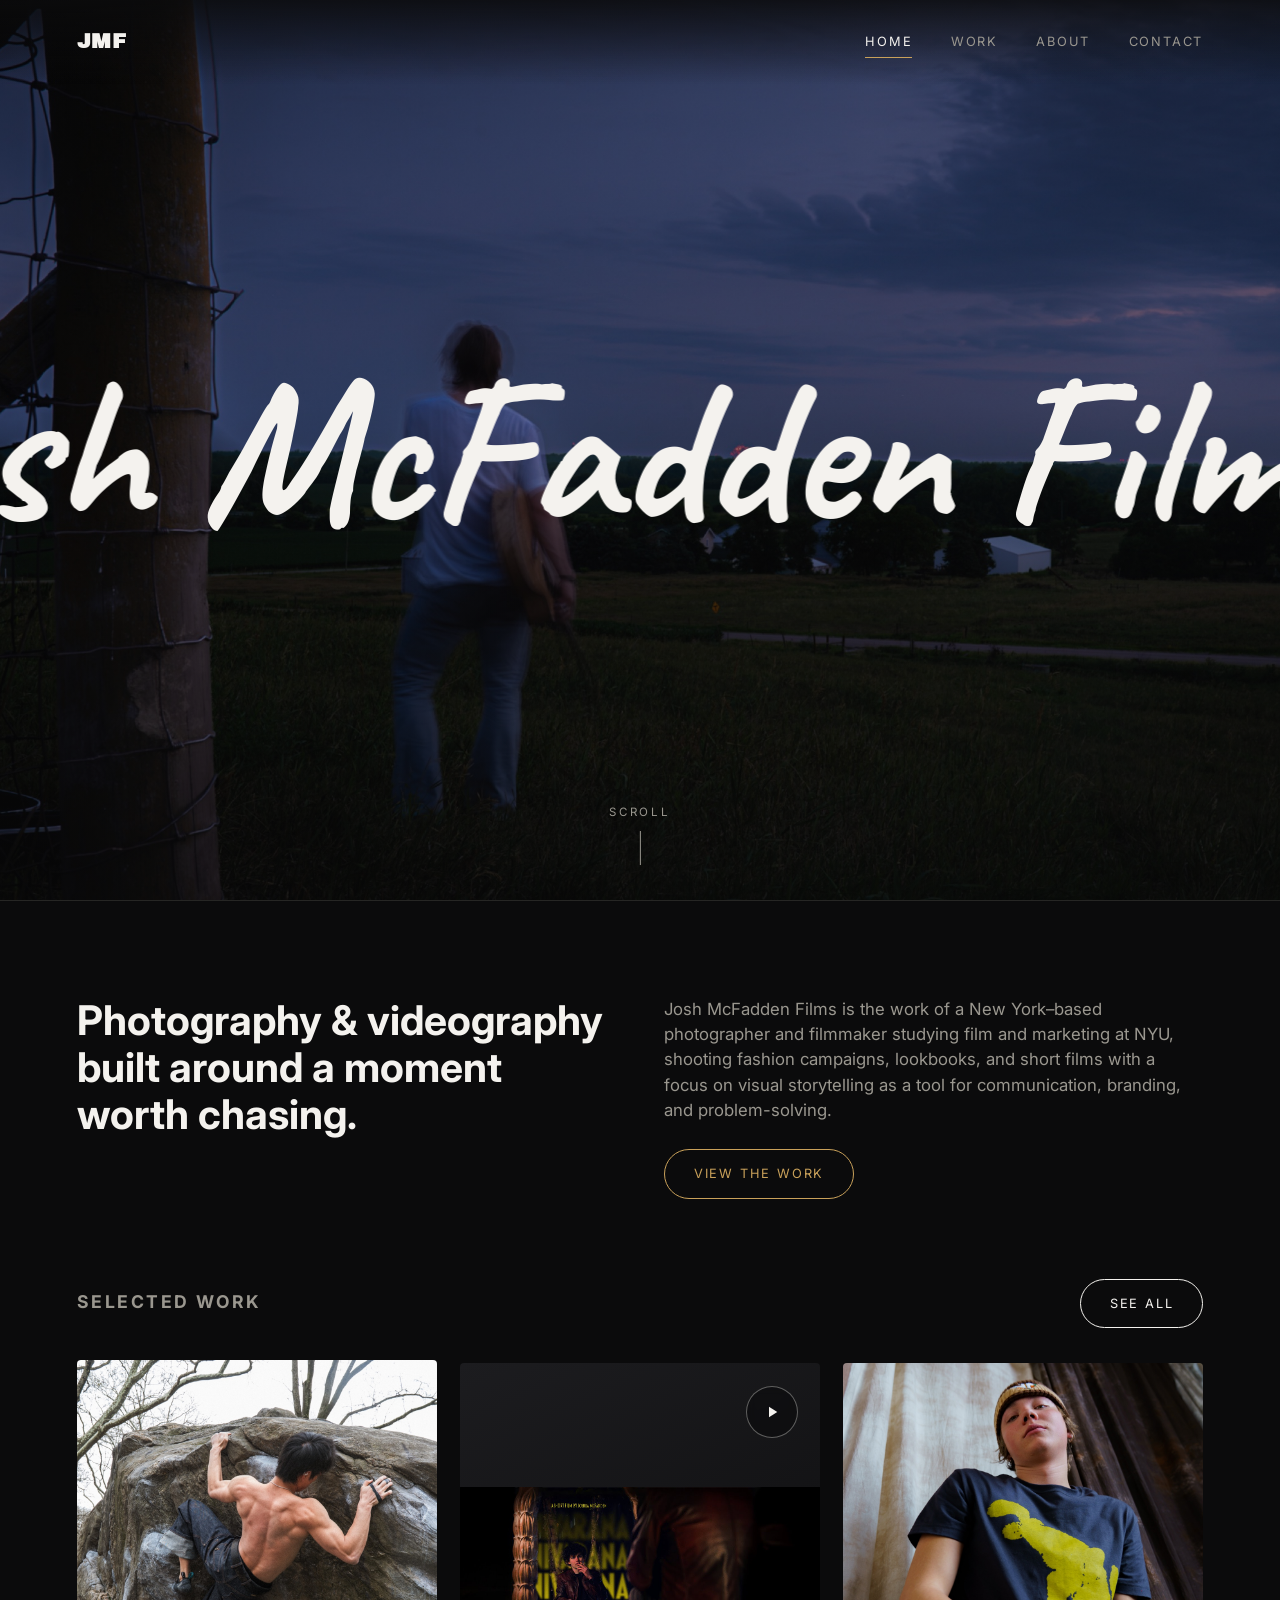
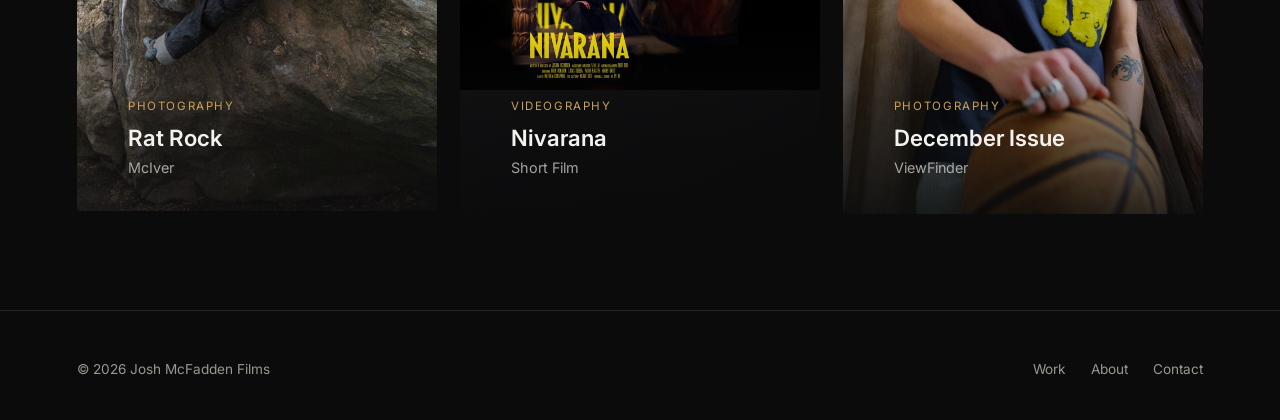
==== index.html @ 43eb7eeb "Josh McFadden Films portfolio site Four-page static portfolio (Home, Work, About, Contact) with 10 p" ====
<!DOCTYPE html>
<html lang="en">
<head>
<meta charset="UTF-8">
<meta name="viewport" content="width=device-width, initial-scale=1.0">
<title>Josh McFadden Films — Photography &amp; Videography</title>
<meta name="description" content="Josh McFadden Films — photography and videography portfolio: campaigns, editorials, and short films.">
<link rel="preconnect" href="https://fonts.googleapis.com">
<link rel="preconnect" href="https://fonts.gstatic.com" crossorigin>
<link href="https://fonts.googleapis.com/css2?family=Archivo+Black&family=Caveat:wght@600;700&family=Inter:wght@400;500;600&display=swap" rel="stylesheet">
<link rel="stylesheet" href="css/style.css?v=5">
</head>
<body>

<header class="site-header">
  <div class="header-inner">
    <a href="index.html" class="logo display">JMF</a>
    <nav class="main-nav">
      <a href="index.html" class="active">Home</a>
      <a href="work.html">Work</a>
      <a href="about.html">About</a>
      <a href="contact.html">Contact</a>
    </nav>
    <button class="nav-toggle" aria-label="Toggle menu">&#9776;</button>
  </div>
</header>

<section class="hero">
  <div class="hero-inner">

    <div class="intro-clones" id="introClones" aria-hidden="true">
      <span class="clone" data-target="0">J</span>
      <span class="clone" data-target="5">M</span>
      <span class="clone" data-target="14">F</span>
    </div>

    <div class="marquee">
      <div class="marquee-track" id="marqueeTrack">
        <div class="marquee-copy" id="copyA">
          <span class="letter" data-i="0">J</span><span class="letter" data-i="1">o</span><span class="letter" data-i="2">s</span><span class="letter" data-i="3">h</span><span class="letter" data-i="4">&nbsp;</span><span class="letter" data-i="5">M</span><span class="letter" data-i="6">c</span><span class="letter" data-i="7">F</span><span class="letter" data-i="8">a</span><span class="letter" data-i="9">d</span><span class="letter" data-i="10">d</span><span class="letter" data-i="11">e</span><span class="letter" data-i="12">n</span><span class="letter" data-i="13">&nbsp;</span><span class="letter" data-i="14">F</span><span class="letter" data-i="15">i</span><span class="letter" data-i="16">l</span><span class="letter" data-i="17">m</span><span class="letter" data-i="18">s</span>
        </div>
      </div>
    </div>

  </div>

  <div class="hero-scrollcue">
    <span>Scroll</span>
    <span class="line"></span>
  </div>
</section>

<section class="home-intro">
  <h2>Photography &amp; videography built around a moment worth chasing.</h2>
  <div>
    <p>Josh McFadden Films is the work of a New York–based photographer and filmmaker studying film and marketing at NYU, shooting fashion campaigns, lookbooks, and short films with a focus on visual storytelling as a tool for communication, branding, and problem-solving.</p>
    <a href="work.html" class="btn accent">View the work</a>
  </div>
</section>

<section class="featured-strip">
  <div class="strip-head">
    <h3>Selected Work</h3>
    <a href="work.html" class="btn">See all</a>
  </div>
  <div class="featured-grid">

    <a class="project-card" href="work/mciver-rat-rock.html">
      <div class="card-media">
        <img src="assets/images/work/mciver-rat-rock/thumb-grid.jpg" alt="McIver — Rat Rock campaign">
      </div>
      <div class="card-meta">
        <div class="card-cat">Photography</div>
        <h4>Rat Rock</h4>
        <div class="card-client">McIver</div>
      </div>
    </a>

    <a class="project-card" href="work/nivarana.html">
      <div class="card-media">
        <img src="assets/images/video-posters/nivarana.jpg" alt="Nivarana short film still" onerror="this.style.display='none'">
        <div class="play-badge"><svg viewBox="0 0 24 24"><path d="M8 5v14l11-7z"/></svg></div>
      </div>
      <div class="card-meta">
        <div class="card-cat">Videography</div>
        <h4>Nivarana</h4>
        <div class="card-client">Short Film</div>
      </div>
    </a>

    <a class="project-card" href="work/viewfinder-dec15.html">
      <div class="card-media">
        <img src="assets/images/work/viewfinder-dec15/thumb-grid.jpg" alt="ViewFinder — December issue">
      </div>
      <div class="card-meta">
        <div class="card-cat">Photography</div>
        <h4>December Issue</h4>
        <div class="card-client">ViewFinder</div>
      </div>
    </a>

  </div>
</section>

<footer class="site-footer">
  <div>&copy; <span id="year"></span> Josh McFadden Films</div>
  <div class="footer-links">
    <a href="work.html">Work</a>
    <a href="about.html">About</a>
    <a href="contact.html">Contact</a>
  </div>
</footer>

<script>document.getElementById('year').textContent = new Date().getFullYear();</script>
<script src="js/main.js"></script>
</body>
</html>
---- css/style.css ----
/* ---------- Base / Variables ---------- */
:root {
  --bg: #0b0b0c;
  --bg-alt: #141416;
  --line: #262624;
  --text: #f4f2ee;
  --text-dim: #9a978f;
  --accent: #c9a15a;
  --max: 1400px;
  --nav-h: 84px;
}

* { box-sizing: border-box; }

html { scroll-behavior: smooth; }

body {
  margin: 0;
  background: var(--bg);
  color: var(--text);
  font-family: 'Inter', -apple-system, BlinkMacSystemFont, 'Segoe UI', sans-serif;
  font-size: 16px;
  line-height: 1.5;
  -webkit-font-smoothing: antialiased;
}

a { color: inherit; text-decoration: none; }

img { max-width: 100%; display: block; }

.display {
  font-family: 'Archivo Black', 'Inter', sans-serif;
  font-weight: 900;
  letter-spacing: -0.01em;
}

.wrap {
  max-width: var(--max);
  margin: 0 auto;
  padding: 0 6vw;
}

/* ---------- Header / Nav ---------- */
.site-header {
  position: fixed;
  top: 0; left: 0; right: 0;
  z-index: 100;
  height: var(--nav-h);
  display: flex;
  align-items: center;
  background: linear-gradient(to bottom, rgba(11,11,12,0.85), rgba(11,11,12,0));
  pointer-events: none;
}

.site-header.solid {
  background: rgba(11,11,12,0.92);
  backdrop-filter: blur(10px);
  border-bottom: 1px solid var(--line);
}

.header-inner {
  width: 100%;
  max-width: var(--max);
  margin: 0 auto;
  padding: 0 6vw;
  display: flex;
  align-items: center;
  justify-content: space-between;
  pointer-events: auto;
}

.logo {
  font-family: 'Archivo Black', sans-serif;
  font-size: 1.3rem;
  letter-spacing: 0.02em;
}

.main-nav {
  display: flex;
  gap: 2.4rem;
}

.main-nav a {
  font-size: 0.8rem;
  text-transform: uppercase;
  letter-spacing: 0.14em;
  color: var(--text-dim);
  padding: 0.4rem 0;
  border-bottom: 1px solid transparent;
  transition: color 0.2s ease, border-color 0.2s ease;
}

.main-nav a:hover,
.main-nav a.active {
  color: var(--text);
  border-color: var(--accent);
}

.nav-toggle {
  display: none;
  background: none;
  border: none;
  color: var(--text);
  font-size: 1.6rem;
  cursor: pointer;
  pointer-events: auto;
}

@media (max-width: 760px) {
  .main-nav {
    position: fixed;
    top: var(--nav-h);
    left: 0; right: 0;
    background: var(--bg);
    border-bottom: 1px solid var(--line);
    flex-direction: column;
    gap: 0;
    padding: 0.5rem 6vw 1.5rem;
    transform: translateY(-120%);
    transition: transform 0.3s ease;
  }
  .main-nav.open { transform: translateY(0); }
  .main-nav a { padding: 0.9rem 0; border-bottom: 1px solid var(--line); }
  .nav-toggle { display: block; }
}

/* ---------- Footer ---------- */
.site-footer {
  border-top: 1px solid var(--line);
  padding: 3rem 6vw 2.5rem;
  display: flex;
  flex-wrap: wrap;
  gap: 1rem;
  align-items: center;
  justify-content: space-between;
  color: var(--text-dim);
  font-size: 0.85rem;
}

.site-footer a { color: var(--text-dim); transition: color 0.2s ease; }
.site-footer a:hover { color: var(--text); }

.footer-links { display: flex; gap: 1.6rem; }

/* ---------- Buttons ---------- */
.btn {
  display: inline-flex;
  align-items: center;
  gap: 0.6rem;
  padding: 0.9rem 1.8rem;
  border: 1px solid var(--text);
  border-radius: 999px;
  font-size: 0.8rem;
  text-transform: uppercase;
  letter-spacing: 0.14em;
  transition: background 0.2s ease, color 0.2s ease;
}

.btn:hover { background: var(--text); color: var(--bg); }

.btn.accent { border-color: var(--accent); color: var(--accent); }
.btn.accent:hover { background: var(--accent); color: var(--bg); }

/* ---------- Page hero (non-home pages) ---------- */
.page-hero {
  padding: calc(var(--nav-h) + 3.5rem) 6vw 3rem;
  max-width: var(--max);
  margin: 0 auto;
}

.eyebrow {
  font-size: 0.78rem;
  text-transform: uppercase;
  letter-spacing: 0.2em;
  color: var(--accent);
  margin-bottom: 1rem;
}

.page-title {
  font-size: clamp(2.4rem, 6vw, 4.6rem);
  line-height: 1.02;
  margin: 0 0 1rem;
}

.page-lede {
  max-width: 640px;
  color: var(--text-dim);
  font-size: 1.05rem;
}

/* ================= HOME HERO / MARQUEE ================= */
.hero {
  position: relative;
  height: 100svh;
  min-height: 560px;
  overflow: hidden;
  background:
    linear-gradient(to bottom, rgba(11,11,12,0.5) 0%, rgba(11,11,12,0.35) 45%, rgba(11,11,12,0.6) 100%),
    url('../assets/images/hero-bg.jpg') center / cover no-repeat,
    radial-gradient(ellipse at 50% 30%, #17171a 0%, #0b0b0c 70%);
}

.hero-inner {
  position: absolute;
  inset: 0;
}

.hero-scrollcue {
  position: absolute;
  bottom: 2.2rem;
  left: 50%;
  transform: translateX(-50%);
  font-size: 0.72rem;
  text-transform: uppercase;
  letter-spacing: 0.25em;
  color: var(--text-dim);
  display: flex;
  flex-direction: column;
  align-items: center;
  gap: 0.6rem;
  opacity: 0;
  animation: fadeIn 0.6s ease forwards;
  animation-delay: 2.4s;
}

.hero-scrollcue .line {
  width: 1px;
  height: 34px;
  background: var(--text-dim);
  position: relative;
  overflow: hidden;
}

.hero-scrollcue .line::after {
  content: '';
  position: absolute;
  top: -100%;
  left: 0; right: 0;
  height: 100%;
  background: var(--accent);
  animation: scrollLine 1.6s ease-in-out infinite;
}

@keyframes scrollLine {
  0% { top: -100%; }
  60% { top: 100%; }
  100% { top: 100%; }
}

@keyframes fadeIn { to { opacity: 1; } }

/* handwritten hero lettering */
.intro-clones,
.marquee-copy {
  font-family: 'Caveat', 'Archivo Black', cursive;
  font-weight: 700;
}

/* intro JMF clones */
.intro-clones {
  position: absolute;
  inset: 0;
  display: flex;
  align-items: center;
  justify-content: center;
  gap: 0.06em;
  z-index: 5;
  font-size: clamp(4.5rem, 19vw, 13rem);
  line-height: 1;
  pointer-events: none;
}

.intro-clones .clone {
  display: inline-block;
  opacity: 0;
  transform: scale(0.5);
  animation: cloneAppear 0.35s cubic-bezier(.2,1.6,.4,1) forwards;
  --dx: 0px;
  --dy: 0px;
}

.intro-clones .clone:nth-child(1) { animation-delay: 0.05s; }
.intro-clones .clone:nth-child(2) { animation-delay: 0.16s; }
.intro-clones .clone:nth-child(3) { animation-delay: 0.27s; }

@keyframes cloneAppear {
  0% { opacity: 0; transform: scale(0.4); }
  55% { opacity: 1; transform: scale(1.18); }
  100% { opacity: 1; transform: scale(1); }
}

.intro-clones .clone.jump {
  animation: teleportJump 0.42s cubic-bezier(.32,.12,.18,1) forwards;
}

@keyframes teleportJump {
  0% { transform: translate(0,0) scale(1); opacity: 1; filter: blur(0); }
  32% { transform: translate(calc(var(--dx)*0.45), calc(var(--dy)*0.45)) scale(0.6); opacity: 0.15; filter: blur(6px); }
  55% { opacity: 0.9; filter: blur(1px); }
  100% { transform: translate(var(--dx), var(--dy)) scale(1); opacity: 1; filter: blur(0); }
}

.intro-clones.hide {
  transition: opacity 0.15s ease;
  opacity: 0;
}

/* marquee */
.marquee {
  position: absolute;
  inset: 0;
  overflow: hidden;
}

.marquee-track {
  position: absolute;
  top: 50%;
  left: 50%;
  transform: translate(-50%, -50%);
  display: flex;
  white-space: nowrap;
  will-change: transform;
}

.marquee-track.rolling {
  animation: roll 22s linear infinite;
}

@keyframes roll {
  from { transform: translate(-25%, -50%); }
  to   { transform: translate(-75%, -50%); }
}

.marquee-copy {
  display: flex;
  font-size: clamp(4.5rem, 19vw, 13rem);
  line-height: 1;
  padding-right: 6vw;
}

.marquee-copy .letter {
  display: inline-block;
  opacity: 0;
  transform: translateY(-0.22em) scale(1.4);
}

.marquee-copy.copy-b .letter {
  opacity: 1;
  transform: none;
}

.marquee-copy .letter.anchor-shown {
  opacity: 1;
  transform: none;
}

.marquee-copy .letter.teleport-in {
  animation: teleportIn 0.22s cubic-bezier(.2,.9,.3,1.05) forwards;
}

@keyframes teleportIn {
  0% { opacity: 0; transform: translateY(-0.3em) scale(1.5); filter: blur(4px); }
  60% { opacity: 1; transform: translateY(0.05em) scale(0.94); filter: blur(0); }
  100% { opacity: 1; transform: translateY(0) scale(1); }
}

/* ---------- Home sections below hero ---------- */
.home-intro {
  padding: 6rem 6vw 5rem;
  max-width: var(--max);
  margin: 0 auto;
  display: grid;
  grid-template-columns: 1fr 1fr;
  gap: 3rem;
  border-top: 1px solid var(--line);
}

.home-intro h2 {
  font-size: clamp(1.8rem, 3.2vw, 2.6rem);
  margin: 0;
  line-height: 1.15;
}

.home-intro p {
  color: var(--text-dim);
  font-size: 1.05rem;
  margin: 0 0 1.6rem;
}

@media (max-width: 800px) {
  .home-intro { grid-template-columns: 1fr; }
}

.featured-strip {
  padding: 0 6vw 6rem;
  max-width: var(--max);
  margin: 0 auto;
}

.featured-strip .strip-head {
  display: flex;
  align-items: baseline;
  justify-content: space-between;
  margin-bottom: 2rem;
}

.featured-strip .strip-head h3 {
  font-size: 1.1rem;
  text-transform: uppercase;
  letter-spacing: 0.14em;
  color: var(--text-dim);
  margin: 0;
}

.featured-grid {
  display: grid;
  grid-template-columns: repeat(3, 1fr);
  gap: 1.4rem;
}

@media (max-width: 900px) {
  .featured-grid { grid-template-columns: repeat(2, 1fr); }
}
@media (max-width: 560px) {
  .featured-grid { grid-template-columns: 1fr; }
}

/* ================= WORK GRID ================= */
.work-filters {
  display: flex;
  gap: 0.6rem;
  margin: 0 0 2.5rem;
  flex-wrap: wrap;
}

.work-filters button {
  background: none;
  border: 1px solid var(--line);
  color: var(--text-dim);
  padding: 0.55rem 1.2rem;
  border-radius: 999px;
  font-size: 0.78rem;
  text-transform: uppercase;
  letter-spacing: 0.12em;
  cursor: pointer;
  transition: all 0.2s ease;
}

.work-filters button:hover { color: var(--text); border-color: var(--text-dim); }

.work-filters button.active {
  background: var(--text);
  color: var(--bg);
  border-color: var(--text);
}

.work-grid {
  padding: 0;
  max-width: none;
  margin: 0;
  display: block;
}

.project-card {
  display: block;
  position: relative;
  width: 100%;
  opacity: 0;
  animation: cardIn 0.8s ease forwards;
  text-decoration: none;
  color: var(--text);
}

.project-card + .project-card { margin-top: 3px; }

@keyframes cardIn {
  from { opacity: 0; }
  to { opacity: 1; }
}

/* Landscape video: full width, native 16:9 height — never cropped */
.project-card[data-category="video"] .card-media {
  aspect-ratio: 16 / 9;
  height: auto;
  border-radius: 0;
}

.project-card[data-category="video"] .card-media img {
  height: 100%;
  object-fit: contain;
}

/* Portrait photo: full width, natural height (may exceed viewport) */
.project-card[data-category="photo"] .card-media {
  aspect-ratio: unset;
  height: auto;
  border-radius: 0;
}

.project-card[data-category="photo"] .card-media img {
  height: auto;
  object-fit: contain;
}

.card-media {
  position: relative;
  overflow: hidden;
  background: linear-gradient(155deg, #1c1c1f, #0a0a0b);
}

.card-media img {
  width: 100%;
  height: 100%;
  object-fit: contain;
  display: block;
  transition: transform 0.8s cubic-bezier(.2,.7,.2,1);
}

/* Home page "Selected Work" preview cards: fixed frame, image always shown in full (letterboxed, never cropped) */
.featured-grid .card-media {
  aspect-ratio: 4 / 5;
  border-radius: 4px;
}

.featured-grid .card-media img {
  object-fit: contain;
}

.project-card:hover .card-media img { transform: scale(1.03); }

.card-media .play-badge {
  position: absolute;
  top: 1.4rem; right: 1.4rem;
  width: 52px; height: 52px;
  border-radius: 50%;
  background: rgba(11,11,12,0.6);
  border: 1px solid rgba(244,242,238,0.35);
  display: flex;
  align-items: center;
  justify-content: center;
  backdrop-filter: blur(4px);
}

.card-media .play-badge svg { width: 18px; height: 18px; fill: var(--text); }

/* Meta overlays at bottom of image */
.card-meta {
  position: absolute;
  bottom: 0;
  left: 0;
  right: 0;
  padding: 5rem 4vw 2.2rem;
  background: linear-gradient(to bottom, transparent, rgba(11,11,12,0.82));
}

.card-meta .card-cat {
  font-size: 0.72rem;
  text-transform: uppercase;
  letter-spacing: 0.14em;
  color: var(--accent);
}

.card-meta h4 {
  margin: 0.35rem 0 0;
  font-size: 1.4rem;
  font-weight: 600;
}

.card-meta .card-client {
  color: rgba(244,242,238,0.65);
  font-size: 0.9rem;
  margin-top: 0.2rem;
}

/* ================= PROJECT DETAIL ================= */
.project-meta-row {
  display: flex;
  flex-wrap: wrap;
  gap: 2.4rem;
  padding: 1.6rem 0 3rem;
  border-bottom: 1px solid var(--line);
  margin-bottom: 3rem;
  color: var(--text-dim);
  font-size: 0.9rem;
}

.project-meta-row div span {
  display: block;
  font-size: 0.7rem;
  text-transform: uppercase;
  letter-spacing: 0.14em;
  color: var(--text-dim);
  margin-bottom: 0.3rem;
}

.project-meta-row div strong {
  color: var(--text);
  font-weight: 500;
  font-size: 1rem;
}

.back-link {
  display: inline-flex;
  align-items: center;
  gap: 0.5rem;
  color: var(--text-dim);
  font-size: 0.8rem;
  text-transform: uppercase;
  letter-spacing: 0.12em;
  margin-bottom: 1.6rem;
}
.back-link:hover { color: var(--text); }

.gallery {
  padding: 0 6vw 6rem;
  max-width: var(--max);
  margin: 0 auto;
  columns: 2;
  column-gap: 1.6rem;
}

.gallery-head {
  padding: 1rem 6vw 2rem;
  max-width: var(--max);
  margin: 0 auto;
}

.gallery-head h2 {
  font-size: 1.05rem;
  text-transform: uppercase;
  letter-spacing: 0.16em;
  color: var(--accent);
  margin: 0;
  font-weight: 600;
}

.gallery-head .sub {
  color: var(--text-dim);
  font-size: 0.9rem;
  margin-top: 0.3rem;
}

.gallery img {
  width: 100%;
  border-radius: 4px;
  margin-bottom: 1.6rem;
  break-inside: avoid;
  cursor: zoom-in;
}

@media (max-width: 700px) {
  .gallery { columns: 1; }
}

.video-embed {
  padding: 0 6vw 6rem;
  max-width: var(--max);
  margin: 0 auto;
}

.video-frame {
  position: relative;
  width: 100%;
  aspect-ratio: 16 / 9;
  background: var(--bg-alt);
  border-radius: 6px;
  overflow: hidden;
}

.video-frame iframe {
  position: absolute;
  inset: 0;
  width: 100%;
  height: 100%;
  border: 0;
}

.project-next {
  border-top: 1px solid var(--line);
  padding: 3rem 6vw 5rem;
  max-width: var(--max);
  margin: 0 auto;
  display: flex;
  justify-content: space-between;
  align-items: center;
  flex-wrap: wrap;
  gap: 1rem;
}

.project-next .label {
  font-size: 0.72rem;
  text-transform: uppercase;
  letter-spacing: 0.16em;
  color: var(--text-dim);
  display: block;
  margin-bottom: 0.3rem;
}

.project-next .title { font-size: 1.4rem; }

/* lightbox */
.lightbox {
  position: fixed;
  inset: 0;
  background: rgba(6,6,7,0.94);
  display: none;
  align-items: center;
  justify-content: center;
  z-index: 200;
  padding: 4vh 4vw;
}
.lightbox.open { display: flex; }
.lightbox img { max-height: 92vh; max-width: 92vw; border-radius: 4px; }
.lightbox-close {
  position: absolute;
  top: 2rem; right: 2rem;
  color: var(--text);
  font-size: 1.6rem;
  background: none;
  border: none;
  cursor: pointer;
}

/* ================= ABOUT ================= */
.about-grid {
  padding: 0 6vw 6rem;
  max-width: var(--max);
  margin: 0 auto;
  display: grid;
  grid-template-columns: 0.85fr 1.15fr;
  gap: 4rem;
  align-items: start;
}

@media (max-width: 860px) {
  .about-grid { grid-template-columns: 1fr; }
}

.about-photos {
  display: grid;
  grid-template-columns: 1fr 1fr;
  gap: 1rem;
}

.about-photos .photo-slot {
  aspect-ratio: 3/4;
  border-radius: 6px;
  overflow: hidden;
  background: linear-gradient(155deg, #1c1c1f, #0e0e10);
  border: 1px dashed var(--line);
  display: flex;
  align-items: center;
  justify-content: center;
  color: var(--text-dim);
  font-size: 0.78rem;
  text-align: center;
  padding: 1rem;
}

.about-photos .photo-slot.tall { grid-row: span 2; }

.about-photos .photo-slot:has(img) {
  padding: 0;
  border: none;
}

.about-photos img { width: 100%; height: 100%; object-fit: cover; }

.about-text p {
  color: var(--text-dim);
  font-size: 1.08rem;
  margin: 0 0 1.4rem;
}

.about-text h1 {
  font-size: clamp(2.2rem, 5vw, 3.4rem);
  margin: 0 0 1.6rem;
}

.about-facts {
  margin-top: 2.4rem;
  display: grid;
  grid-template-columns: repeat(2, 1fr);
  gap: 1.4rem 2rem;
  padding-top: 2rem;
  border-top: 1px solid var(--line);
}

.about-facts div span {
  display: block;
  font-size: 0.7rem;
  text-transform: uppercase;
  letter-spacing: 0.14em;
  color: var(--accent);
  margin-bottom: 0.35rem;
}

/* ================= CONTACT ================= */
.contact-grid {
  padding: 0 6vw 7rem;
  max-width: var(--max);
  margin: 0 auto;
  display: grid;
  grid-template-columns: 1fr 1fr;
  gap: 4rem;
}

@media (max-width: 860px) {
  .contact-grid { grid-template-columns: 1fr; }
}

.contact-direct a.email-link {
  font-family: 'Archivo Black', sans-serif;
  font-size: clamp(1.6rem, 3.4vw, 2.4rem);
  display: inline-block;
  margin-bottom: 2rem;
  word-break: break-word;
  border-bottom: 2px solid var(--accent);
}

.contact-social {
  display: flex;
  gap: 1.6rem;
  margin-top: 2.5rem;
  flex-wrap: wrap;
}

.contact-social a {
  font-size: 0.85rem;
  text-transform: uppercase;
  letter-spacing: 0.1em;
  color: var(--text-dim);
  border-bottom: 1px solid transparent;
}
.contact-social a:hover { color: var(--text); border-color: var(--accent); }

.field { margin-bottom: 1.4rem; }

.field label {
  display: block;
  font-size: 0.75rem;
  text-transform: uppercase;
  letter-spacing: 0.12em;
  color: var(--text-dim);
  margin-bottom: 0.5rem;
}

.field input,
.field textarea {
  width: 100%;
  background: var(--bg-alt);
  border: 1px solid var(--line);
  border-radius: 4px;
  padding: 0.9rem 1rem;
  color: var(--text);
  font-family: inherit;
  font-size: 0.95rem;
}

.field textarea { min-height: 140px; resize: vertical; }

.field input:focus,
.field textarea:focus {
  outline: none;
  border-color: var(--accent);
}

.form-status {
  margin-top: 1rem;
  font-size: 0.85rem;
  color: var(--accent);
  min-height: 1.2em;
}
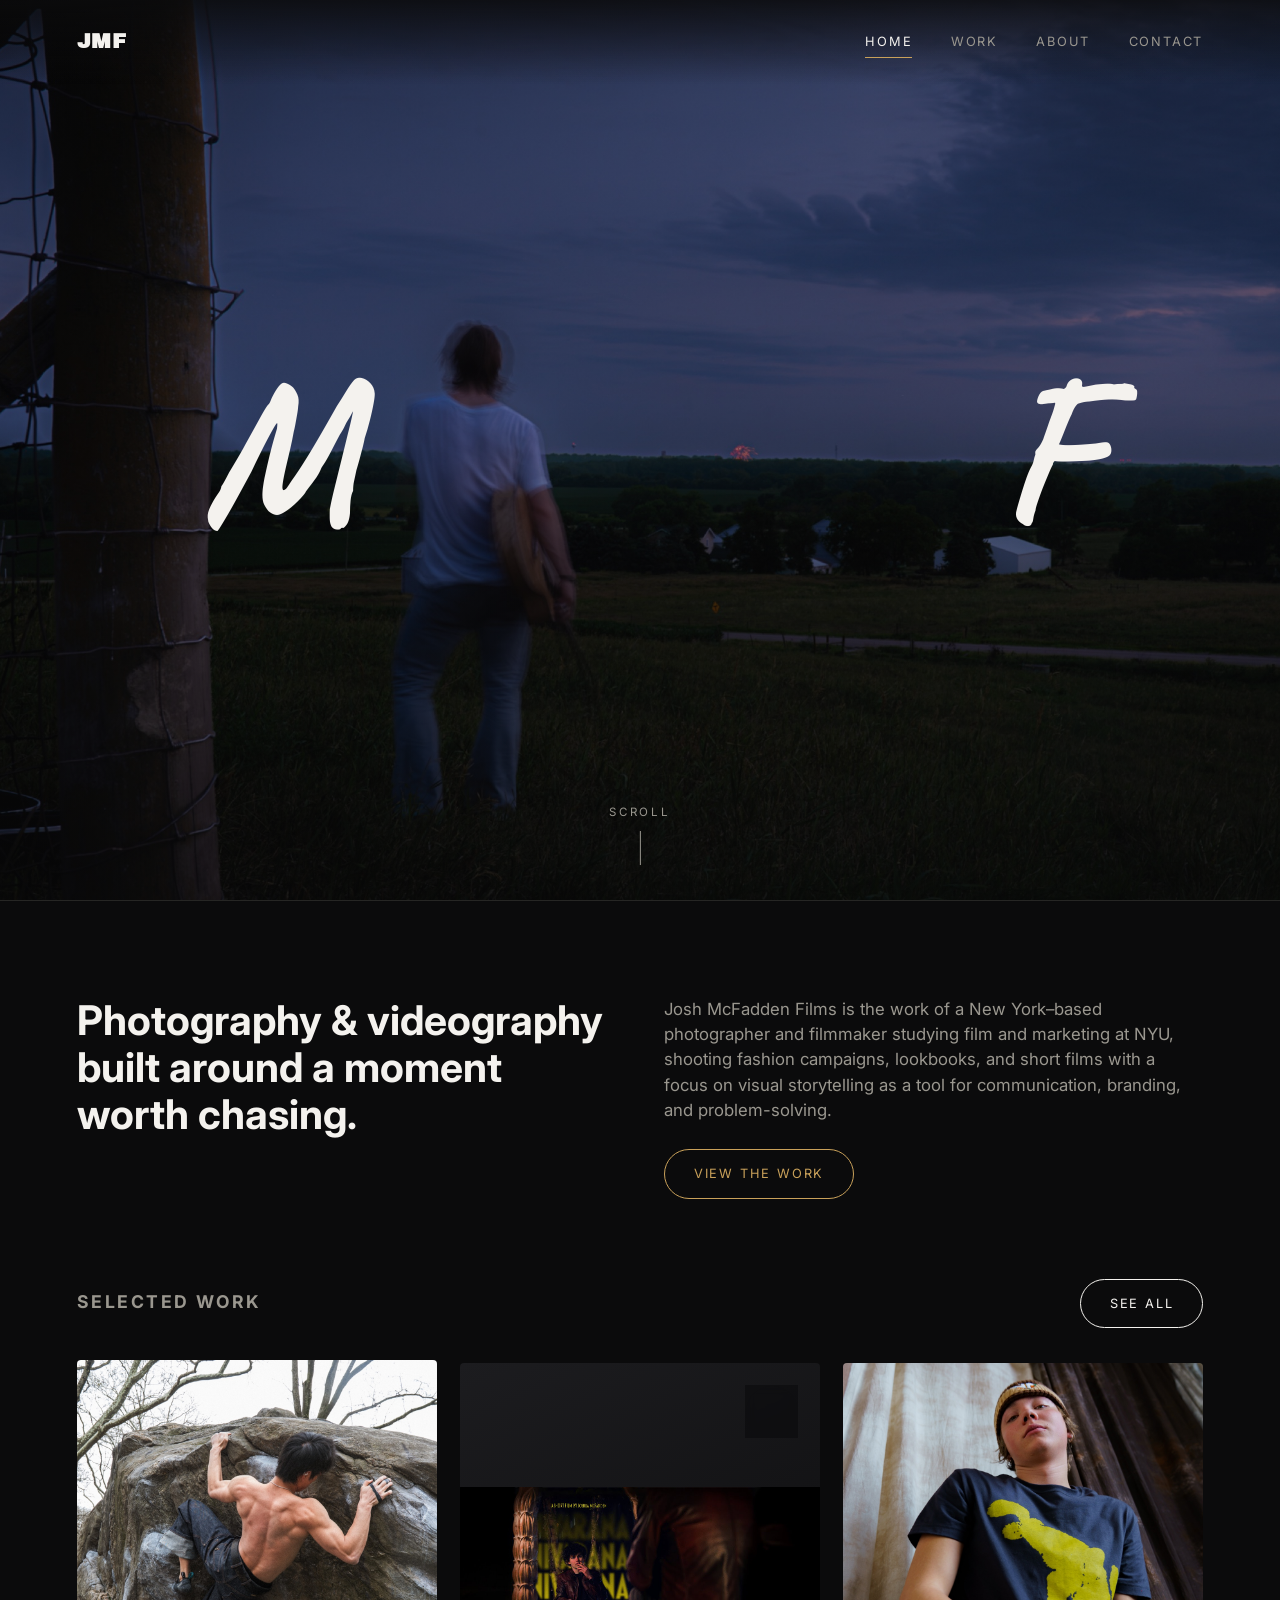
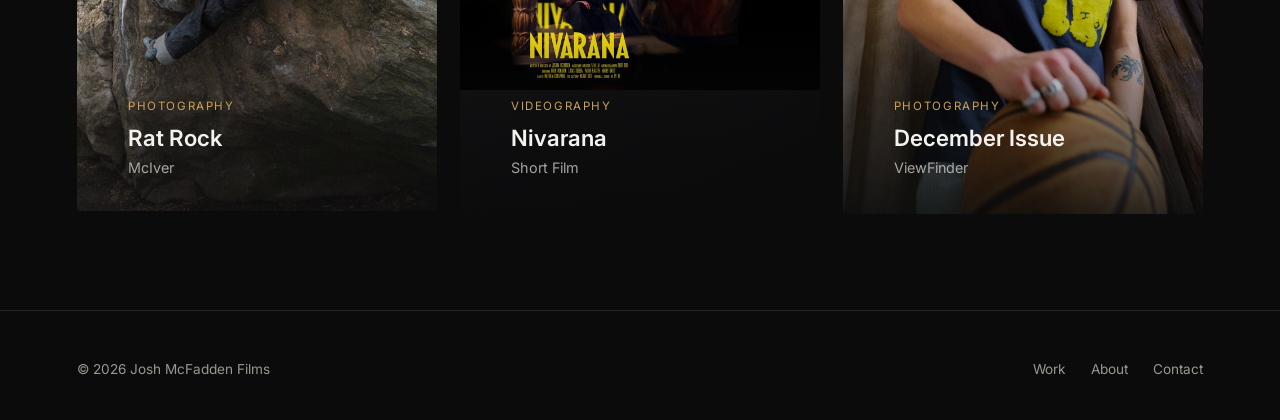
==== commit 3c3be76c: "About page: single full-height photo in left column Co-Authored-By: Claude Fable 5 <noreply@anthropi" ====
--- a/index.html
+++ b/index.html
@@ -8,7 +8,7 @@
 <link rel="preconnect" href="https://fonts.googleapis.com">
 <link rel="preconnect" href="https://fonts.gstatic.com" crossorigin>
 <link href="https://fonts.googleapis.com/css2?family=Archivo+Black&family=Caveat:wght@600;700&family=Inter:wght@400;500;600&display=swap" rel="stylesheet">
-<link rel="stylesheet" href="css/style.css?v=5">
+<link rel="stylesheet" href="css/style.css?v=6">
 </head>
 <body>
 
--- a/css/style.css
+++ b/css/style.css
@@ -764,6 +764,23 @@
   border: none;
 }
 
+/* single full-height about photo */
+.about-photos.single {
+  display: block;
+  align-self: stretch;
+}
+
+.about-photos.single .about-photo-full {
+  width: 100%;
+  height: 100%;
+  object-fit: cover;
+  border-radius: 6px;
+}
+
+@media (max-width: 860px) {
+  .about-photos.single .about-photo-full { height: auto; }
+}
+
 .about-photos img { width: 100%; height: 100%; object-fit: cover; }
 
 .about-text p {
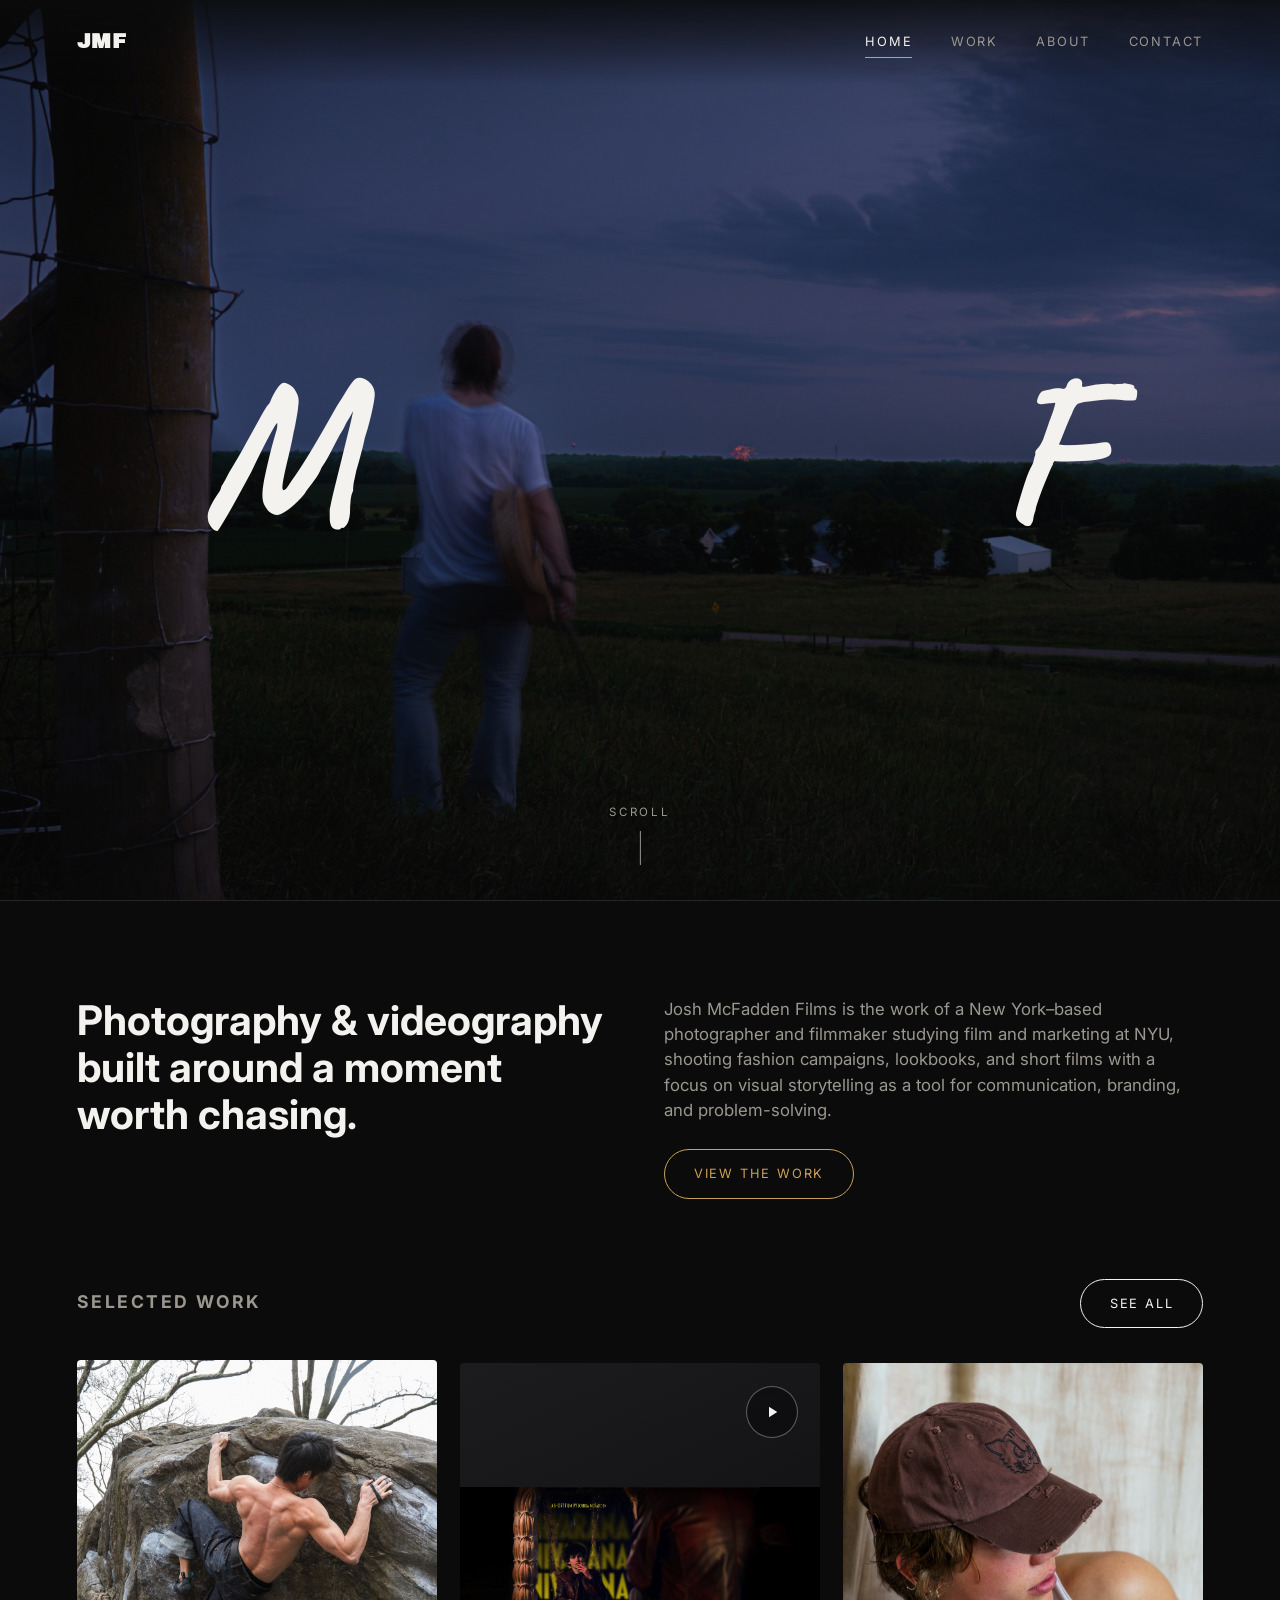
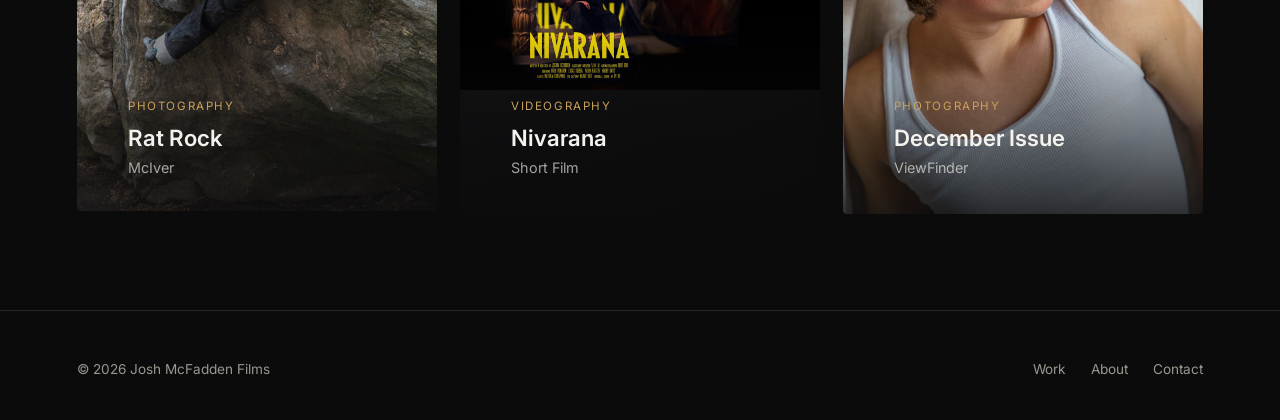
==== commit c312a830: "Homepage: December Issue card uses cap portrait as cover Co-Authored-By: Claude Fable 5 <noreply@ant" ====
--- a/index.html
+++ b/index.html
@@ -90,7 +90,7 @@
 
     <a class="project-card" href="work/viewfinder-dec15.html">
       <div class="card-media">
-        <img src="assets/images/work/viewfinder-dec15/thumb-grid.jpg" alt="ViewFinder — December issue">
+        <img src="assets/images/work/viewfinder-dec15/thumb-home.jpg" alt="ViewFinder — December issue">
       </div>
       <div class="card-meta">
         <div class="card-cat">Photography</div>
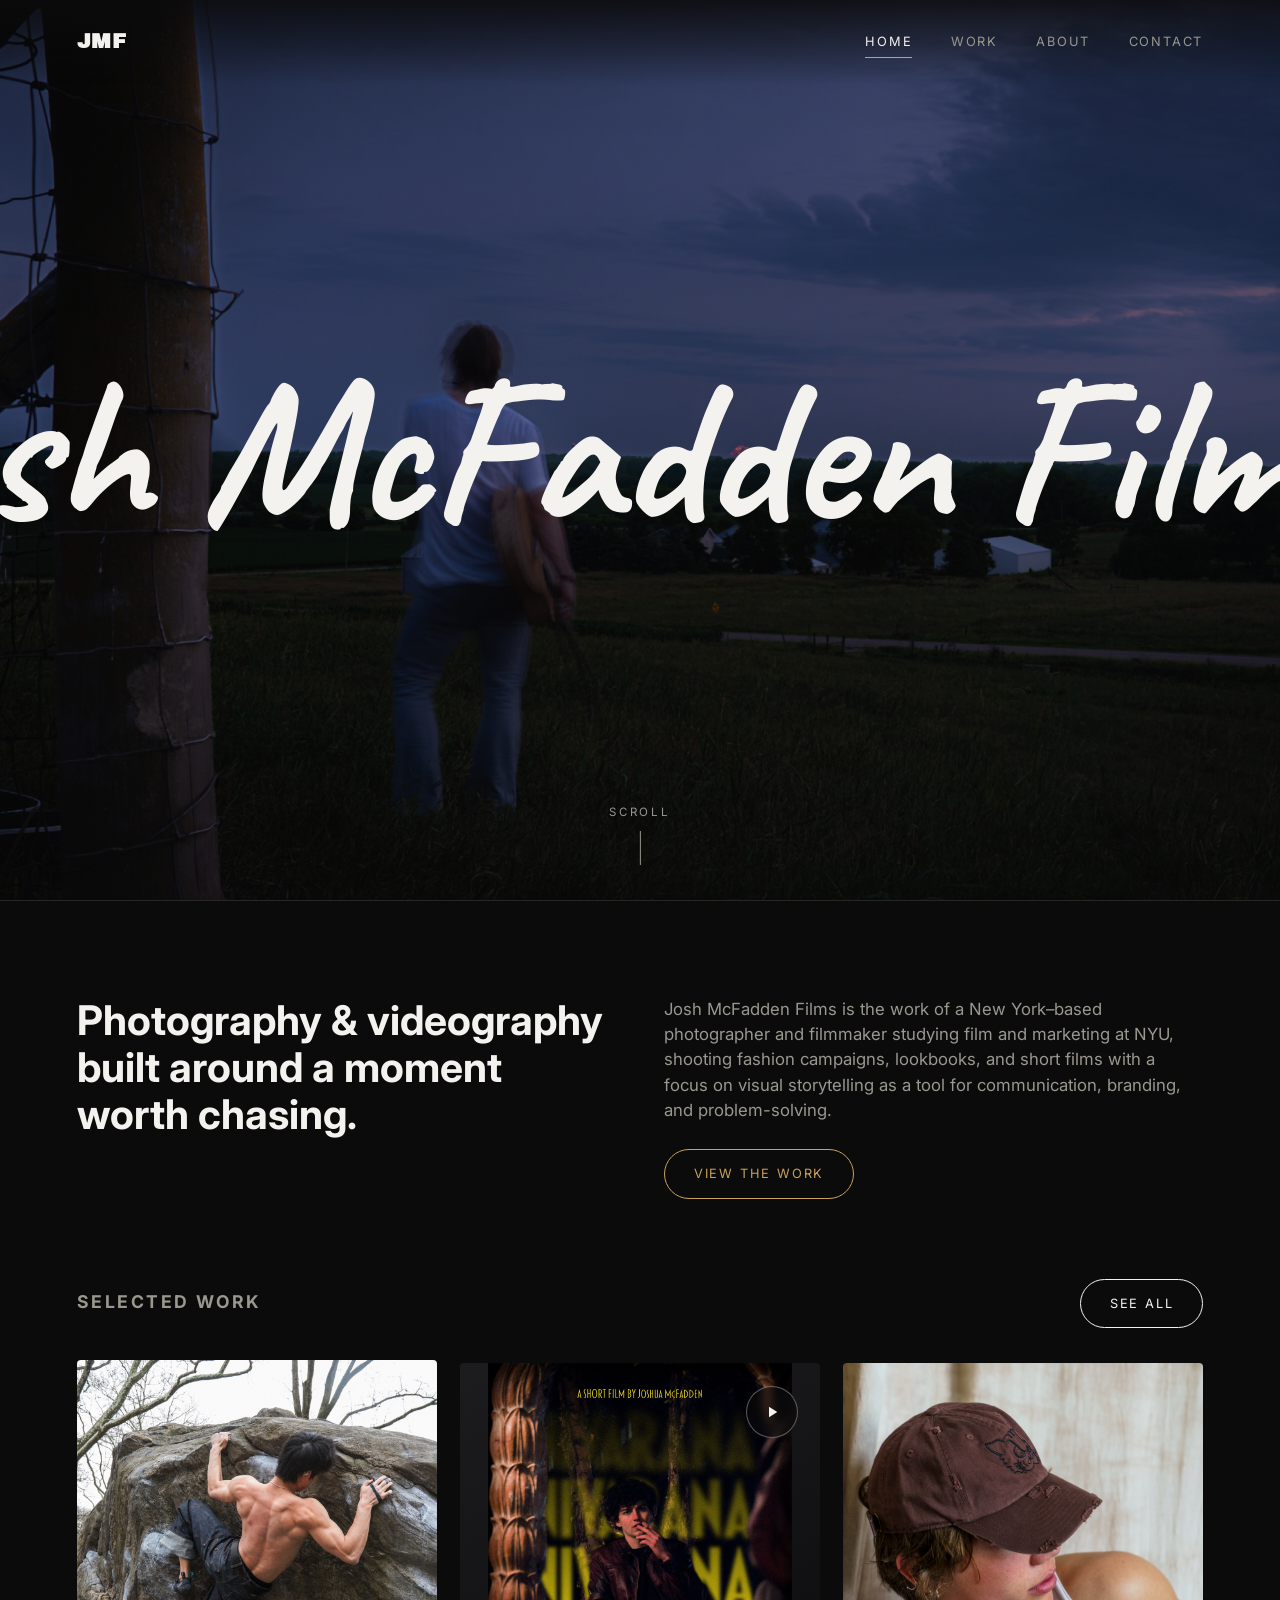
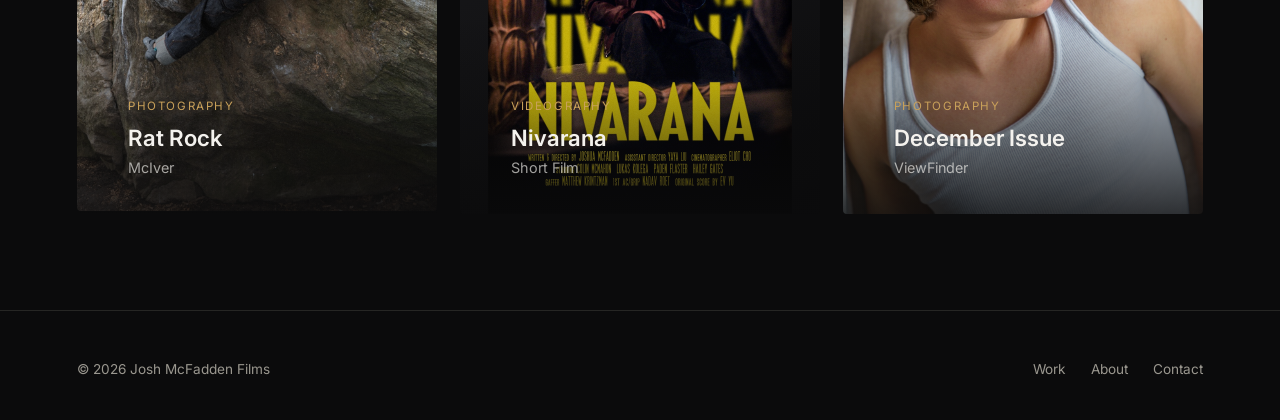
==== commit b8b21124: "Homepage: use vertical Nivarana poster for its Selected Work card Co-Authored-By: Claude Fable 5 <no" ====
--- a/index.html
+++ b/index.html
@@ -78,7 +78,7 @@
 
     <a class="project-card" href="work/nivarana.html">
       <div class="card-media">
-        <img src="assets/images/video-posters/nivarana.jpg" alt="Nivarana short film still" onerror="this.style.display='none'">
+        <img src="assets/images/video-posters/nivarana-poster.jpg" alt="Nivarana short film poster">
         <div class="play-badge"><svg viewBox="0 0 24 24"><path d="M8 5v14l11-7z"/></svg></div>
       </div>
       <div class="card-meta">
